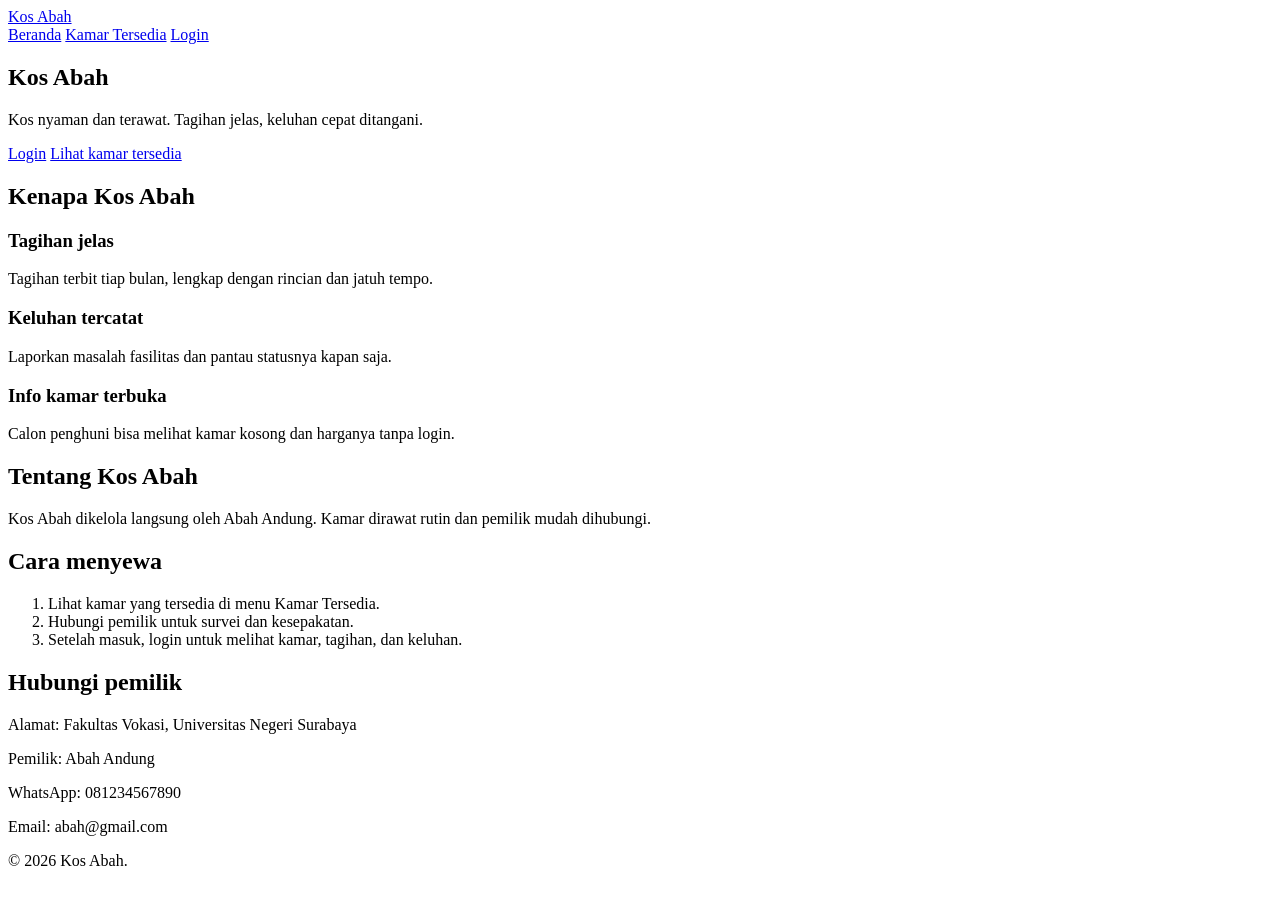
==== index.html @ 797fc86c "new index" ====
<!DOCTYPE html>
<html lang="id">
<head>
  <meta charset="UTF-8">
  <meta name="viewport" content="width=device-width, initial-scale=1.0">
  <title>Kos Abah Andung</title>
</head>
<body>
  
  <header>
    <a href="#beranda" class="brand">Kos Abah</a>
    <nav>
      <a href="#beranda" data-page="beranda">Beranda</a>
      <a href="#kamar" data-page="kamar">Kamar Tersedia</a>
      <a href="#login" data-page="login">Login</a>
    </nav>
  </header>

  <main>
    <div id="beranda">
      <section class="hero">
        <h1>Kos Abah</h1>
        <p>Kos nyaman dan terawat. Tagihan jelas, keluhan cepat ditangani.</p>
        <a href="#login" data-page="login">Login</a>
        <a href="#kamar" data-page="kamar">Lihat kamar tersedia</a>
      </section>

      <section class="keunggulan">
        <h2>Kenapa Kos Abah</h2>
        <article>
          <h3>Tagihan jelas</h3>
          <p>Tagihan terbit tiap bulan, lengkap dengan rincian dan jatuh tempo.</p>
        </article>
        <article>
          <h3>Keluhan tercatat</h3>
          <p>Laporkan masalah fasilitas dan pantau statusnya kapan saja.</p>
        </article>
        <article>
          <h3>Info kamar terbuka</h3>
          <p>Calon penghuni bisa melihat kamar kosong dan harganya tanpa login.</p>
        </article>
      </section>

      <section class="profil">
        <h2>Tentang Kos Abah</h2>
        <p>Kos Abah dikelola langsung oleh Abah Andung. Kamar dirawat rutin dan pemilik mudah dihubungi.</p>
      </section>

      <section class="alur">
        <h2>Cara menyewa</h2>
        <ol>
          <li>Lihat kamar yang tersedia di menu Kamar Tersedia.</li>
          <li>Hubungi pemilik untuk survei dan kesepakatan.</li>
          <li>Setelah masuk, login untuk melihat kamar, tagihan, dan keluhan.</li>
        </ol>
      </section>

      <section class="kontak">
        <h2>Hubungi pemilik</h2>
        <p>Alamat: Fakultas Vokasi, Universitas Negeri Surabaya</p>
        <p>Pemilik: Abah Andung</p>
        <p>WhatsApp: 081234567890</p>
        <p>Email: abah@gmail.com</p>
      </section>

    </div>

    <div id="konten" hidden></div>
  </main>

  <footer>
    <p>&copy; 2026 Kos Abah.</p>
  </footer>

</body>
</html>
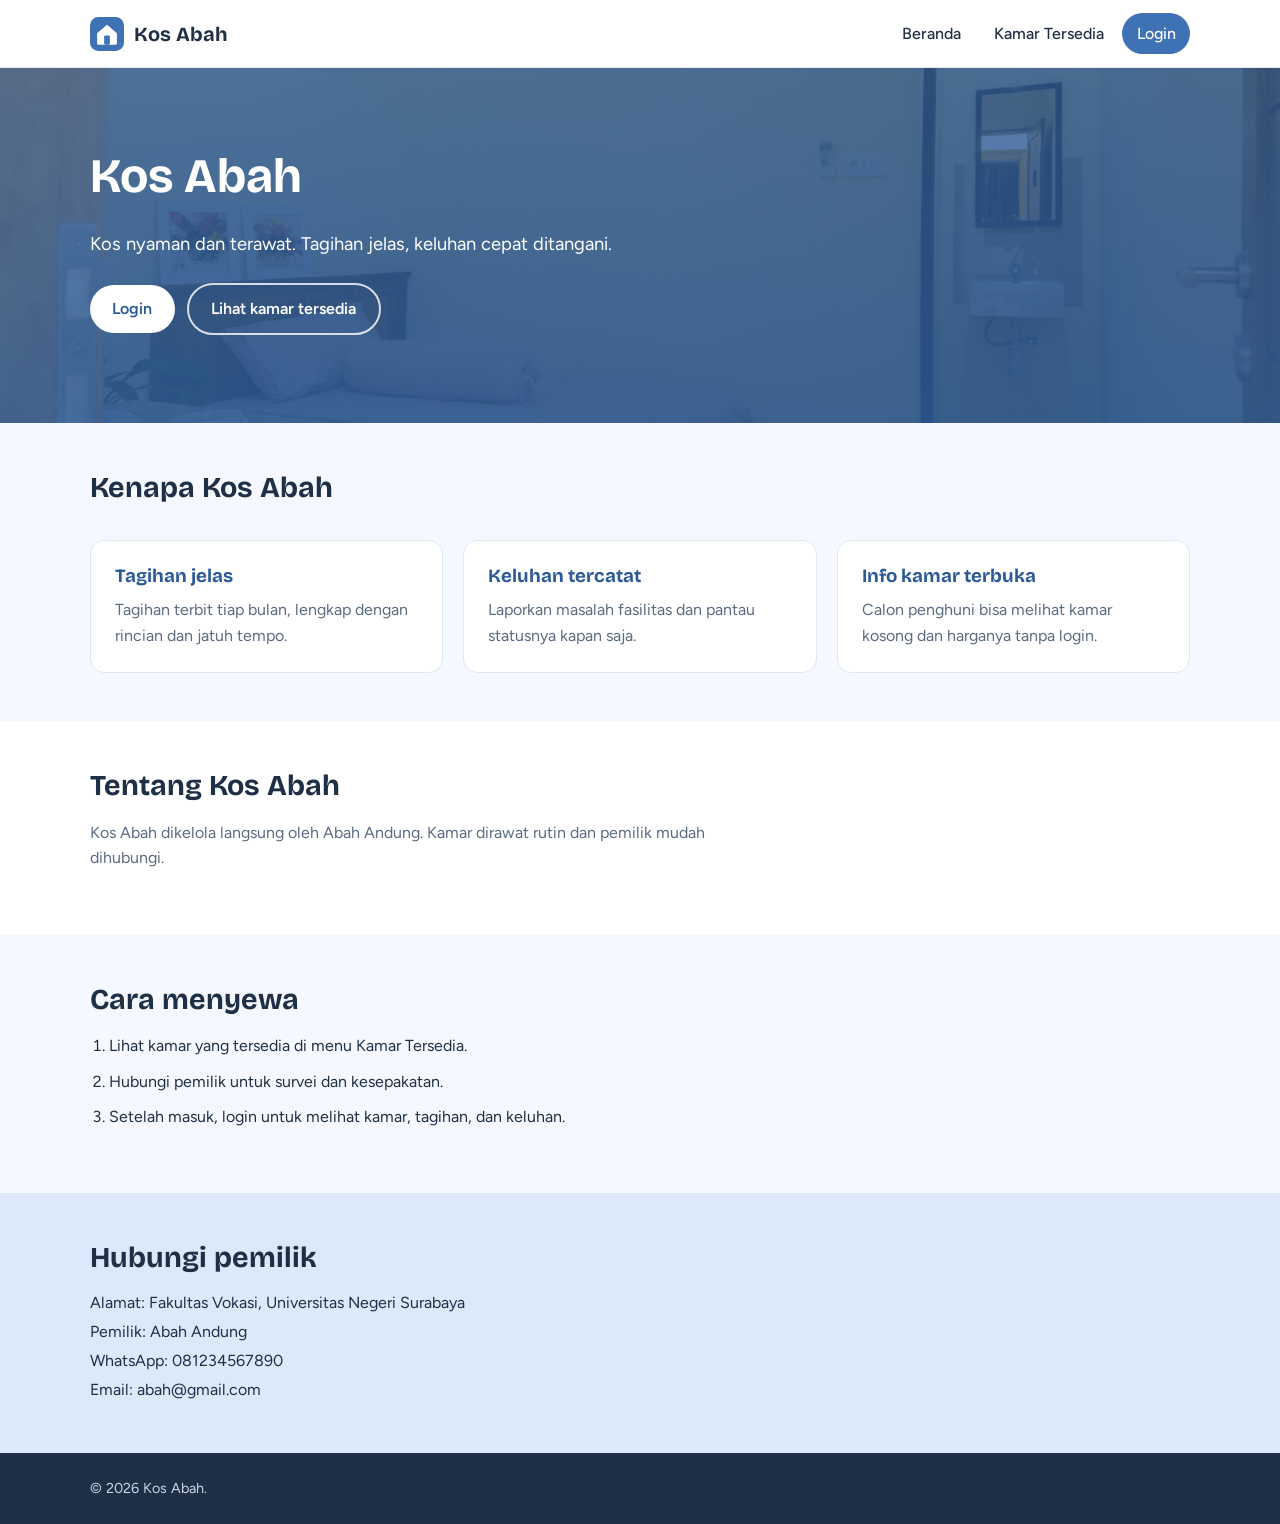
==== commit b0b5b367: "new style css" ====
--- a/index.html
+++ b/index.html
@@ -1,76 +1,92 @@
-<!DOCTYPE html>
+<!doctype html>
 <html lang="id">
-<head>
-  <meta charset="UTF-8">
-  <meta name="viewport" content="width=device-width, initial-scale=1.0">
-  <title>Kos Abah Andung</title>
-</head>
-<body>
-  
-  <header>
-    <a href="#beranda" class="brand">Kos Abah</a>
-    <nav>
-      <a href="#beranda" data-page="beranda">Beranda</a>
-      <a href="#kamar" data-page="kamar">Kamar Tersedia</a>
-      <a href="#login" data-page="login">Login</a>
-    </nav>
-  </header>
+  <head>
+    <meta charset="UTF-8" />
+    <meta name="viewport" content="width=device-width, initial-scale=1.0" />
+    <title>Kos Abah Andung</title>
+    <link rel="preconnect" href="https://fonts.googleapis.com" />
+    <link
+      href="https://fonts.googleapis.com/css2?family=Bricolage+Grotesque:wght@600;700&family=Figtree:wght@400;500;600&display=swap"
+      rel="stylesheet"
+    />
+    <link rel="stylesheet" href="css/style.css" />
+  </head>
+  <body>
+    <header>
+      <a href="#beranda" class="brand"
+        ><img src="img/logo.svg" alt="" width="34" height="34" /> Kos Abah</a
+      >
+      <nav>
+        <a href="#beranda" data-page="beranda">Beranda</a>
+        <a href="#kamar" data-page="kamar">Kamar Tersedia</a>
+        <a href="#login" data-page="login" class="nav-login">Login</a>
+      </nav>
+    </header>
 
-  <main>
-    <div id="beranda">
-      <section class="hero">
-        <h1>Kos Abah</h1>
-        <p>Kos nyaman dan terawat. Tagihan jelas, keluhan cepat ditangani.</p>
-        <a href="#login" data-page="login">Login</a>
-        <a href="#kamar" data-page="kamar">Lihat kamar tersedia</a>
-      </section>
+    <main>
+      <div id="beranda">
+        <section class="hero">
+          <h1>Kos Abah</h1>
+          <p>Kos nyaman dan terawat. Tagihan jelas, keluhan cepat ditangani.</p>
+          <a href="#login" data-page="login" class="btn btn-primary">Login</a>
+          <a href="#kamar" data-page="kamar" class="btn btn-light"
+            >Lihat kamar tersedia</a
+          >
+        </section>
 
-      <section class="keunggulan">
-        <h2>Kenapa Kos Abah</h2>
-        <article>
-          <h3>Tagihan jelas</h3>
-          <p>Tagihan terbit tiap bulan, lengkap dengan rincian dan jatuh tempo.</p>
-        </article>
-        <article>
-          <h3>Keluhan tercatat</h3>
-          <p>Laporkan masalah fasilitas dan pantau statusnya kapan saja.</p>
-        </article>
-        <article>
-          <h3>Info kamar terbuka</h3>
-          <p>Calon penghuni bisa melihat kamar kosong dan harganya tanpa login.</p>
-        </article>
-      </section>
+        <section class="keunggulan">
+          <h2>Kenapa Kos Abah</h2>
+          <article>
+            <h3>Tagihan jelas</h3>
+            <p>
+              Tagihan terbit tiap bulan, lengkap dengan rincian dan jatuh tempo.
+            </p>
+          </article>
+          <article>
+            <h3>Keluhan tercatat</h3>
+            <p>Laporkan masalah fasilitas dan pantau statusnya kapan saja.</p>
+          </article>
+          <article>
+            <h3>Info kamar terbuka</h3>
+            <p>
+              Calon penghuni bisa melihat kamar kosong dan harganya tanpa login.
+            </p>
+          </article>
+        </section>
 
-      <section class="profil">
-        <h2>Tentang Kos Abah</h2>
-        <p>Kos Abah dikelola langsung oleh Abah Andung. Kamar dirawat rutin dan pemilik mudah dihubungi.</p>
-      </section>
+        <section class="profil">
+          <h2>Tentang Kos Abah</h2>
+          <p>
+            Kos Abah dikelola langsung oleh Abah Andung. Kamar dirawat rutin dan
+            pemilik mudah dihubungi.
+          </p>
+        </section>
 
-      <section class="alur">
-        <h2>Cara menyewa</h2>
-        <ol>
-          <li>Lihat kamar yang tersedia di menu Kamar Tersedia.</li>
-          <li>Hubungi pemilik untuk survei dan kesepakatan.</li>
-          <li>Setelah masuk, login untuk melihat kamar, tagihan, dan keluhan.</li>
-        </ol>
-      </section>
+        <section class="alur">
+          <h2>Cara menyewa</h2>
+          <ol>
+            <li>Lihat kamar yang tersedia di menu Kamar Tersedia.</li>
+            <li>Hubungi pemilik untuk survei dan kesepakatan.</li>
+            <li>
+              Setelah masuk, login untuk melihat kamar, tagihan, dan keluhan.
+            </li>
+          </ol>
+        </section>
 
-      <section class="kontak">
-        <h2>Hubungi pemilik</h2>
-        <p>Alamat: Fakultas Vokasi, Universitas Negeri Surabaya</p>
-        <p>Pemilik: Abah Andung</p>
-        <p>WhatsApp: 081234567890</p>
-        <p>Email: abah@gmail.com</p>
-      </section>
+        <section class="kontak">
+          <h2>Hubungi pemilik</h2>
+          <p>Alamat: Fakultas Vokasi, Universitas Negeri Surabaya</p>
+          <p>Pemilik: Abah Andung</p>
+          <p>WhatsApp: 081234567890</p>
+          <p>Email: abah@gmail.com</p>
+        </section>
+      </div>
 
-    </div>
+      <div id="konten" hidden></div>
+    </main>
 
-    <div id="konten" hidden></div>
-  </main>
-
-  <footer>
-    <p>&copy; 2026 Kos Abah.</p>
-  </footer>
-
-</body>
-</html>+    <footer>
+      <p>&copy; 2026 Kos Abah.</p>
+    </footer>
+  </body>
+</html>
--- a/css/style.css
+++ b/css/style.css
@@ -0,0 +1,195 @@
+:root {
+  --bg: #f5f9ff;
+  --card: #ffffff;
+  --ink: #1f2f46;
+  --muted: #5a6b82;
+  --primary: #3f72b5;
+  --primary-dark: #2c5a96;
+  --primary-soft: #dbe9fa;
+  --line: #dde8f5;
+  --radius: 14px;
+  --font-head: "Bricolage Grotesque", "Segoe UI", sans-serif;
+  --font-body: "Figtree", "Segoe UI", Arial, sans-serif;
+  --sisi: max(1rem, calc((100% - 1100px) / 2));
+}
+
+* {
+  box-sizing: border-box;
+}
+
+body {
+  margin: 0;
+  font-family: var(--font-body);
+  color: var(--ink);
+  background: var(--bg);
+  line-height: 1.6;
+}
+
+img {
+  max-width: 100%;
+  height: auto;
+}
+h1,
+h2,
+h3 {
+  font-family: var(--font-head);
+  line-height: 1.2;
+  margin: 0 0 0.5em;
+}
+a {
+  color: var(--primary);
+}
+[hidden] {
+  display: none !important;
+}
+
+header {
+  display: flex;
+  align-items: center;
+  justify-content: space-between;
+  padding: 0.8rem var(--sisi);
+  background: var(--card);
+  border-bottom: 1px solid var(--line);
+}
+.brand {
+  display: flex;
+  align-items: center;
+  gap: 0.6rem;
+  text-decoration: none;
+  color: var(--ink);
+  font-family: var(--font-head);
+  font-weight: 700;
+  font-size: 1.25rem;
+}
+nav {
+  display: flex;
+  align-items: center;
+  gap: 0.25rem;
+}
+nav a {
+  padding: 0.5rem 0.9rem;
+  border-radius: 999px;
+  text-decoration: none;
+  color: var(--ink);
+  font-weight: 500;
+}
+nav a:hover {
+  background: var(--primary-soft);
+}
+nav a.active {
+  background: var(--primary-soft);
+  color: var(--primary-dark);
+}
+nav .nav-login {
+  background: var(--primary);
+  color: #fff;
+}
+nav .nav-login:hover {
+  background: var(--primary-dark);
+}
+
+/* ===== 4. Tombol ===== */
+.btn {
+  display: inline-block;
+  padding: 0.7rem 1.4rem;
+  border-radius: 999px;
+  font-weight: 600;
+  text-decoration: none;
+  margin: 0 0.5rem 0.5rem 0;
+}
+.btn-primary {
+  background: #fff;
+  color: var(--primary-dark);
+}
+.btn-primary:hover {
+  background: var(--primary-soft);
+}
+.btn-light {
+  border: 2px solid rgba(255, 255, 255, 0.8);
+  color: #fff;
+}
+.btn-light:hover {
+  background: rgba(255, 255, 255, 0.18);
+}
+
+.hero {
+  padding: 5rem var(--sisi);
+  color: #fff;
+  background:
+    linear-gradient(rgba(44, 90, 150, 0.78), rgba(44, 90, 150, 0.88)),
+    url("../img/banner.jpg") center / cover no-repeat,
+    var(--primary-dark);
+}
+.hero h1 {
+  font-size: 3rem;
+}
+.hero p {
+  max-width: 34rem;
+  font-size: 1.15rem;
+  margin: 0 0 1.5rem;
+}
+
+.keunggulan,
+.profil,
+.alur,
+.kontak {
+  padding: 3rem var(--sisi);
+}
+h2 {
+  font-size: 1.8rem;
+}
+
+.keunggulan {
+  display: grid;
+  grid-template-columns: repeat(3, 1fr);
+  gap: 1.25rem;
+}
+.keunggulan h2 {
+  grid-column: 1 / -1;
+}
+.keunggulan article {
+  background: var(--card);
+  border: 1px solid var(--line);
+  border-radius: var(--radius);
+  padding: 1.5rem;
+}
+.keunggulan h3 {
+  color: var(--primary-dark);
+}
+.keunggulan p {
+  margin: 0;
+  color: var(--muted);
+}
+
+.profil {
+  background: var(--card);
+}
+.profil p {
+  max-width: 40rem;
+  color: var(--muted);
+}
+
+.alur ol {
+  max-width: 40rem;
+  padding-left: 1.2rem;
+}
+.alur li {
+  margin-bottom: 0.6rem;
+}
+
+.kontak {
+  background: var(--primary-soft);
+}
+.kontak p {
+  margin: 0.2rem 0;
+}
+
+footer {
+  padding: 1.5rem var(--sisi);
+  background: var(--ink);
+  color: #c9d6ea;
+  font-size: 0.9rem;
+}
+footer p {
+  margin: 0;
+}
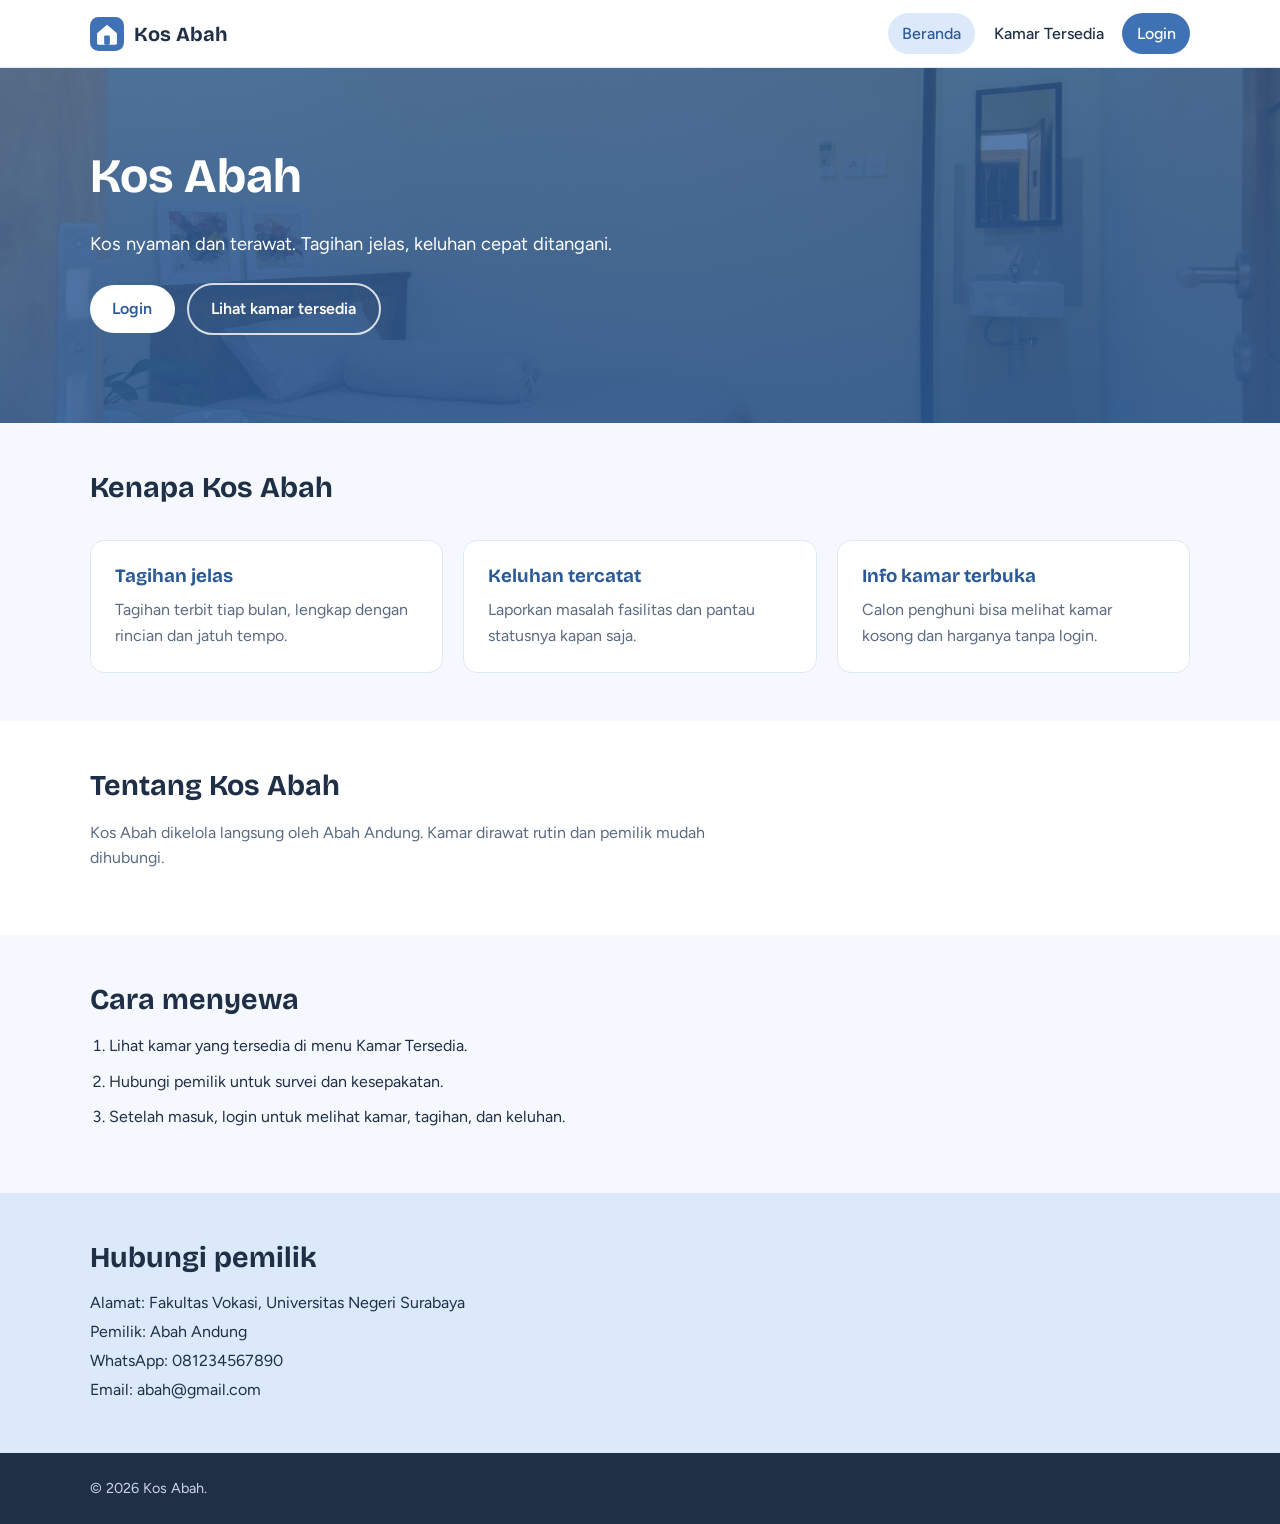
==== commit 7afbd0a5: "responsive" ====
--- a/index.html
+++ b/index.html
@@ -16,8 +16,18 @@
       <a href="#beranda" class="brand"
         ><img src="img/logo.svg" alt="" width="34" height="34" /> Kos Abah</a
       >
-      <nav>
-        <a href="#beranda" data-page="beranda">Beranda</a>
+
+      <button
+        class="nav-toggle"
+        id="navToggle"
+        aria-label="Buka menu"
+        aria-expanded="false"
+      >
+        <span></span><span></span><span></span>
+      </button>
+
+      <nav id="navMenu">
+        <a href="#beranda" data-page="beranda" class="active">Beranda</a>
         <a href="#kamar" data-page="kamar">Kamar Tersedia</a>
         <a href="#login" data-page="login" class="nav-login">Login</a>
       </nav>
@@ -88,5 +98,8 @@
     <footer>
       <p>&copy; 2026 Kos Abah.</p>
     </footer>
+
+    <script src="https://code.jquery.com/jquery-3.7.1.min.js"></script>
+    <script src="js/main.js"></script>
   </body>
 </html>
--- a/css/style.css
+++ b/css/style.css
@@ -193,3 +193,101 @@
 footer p {
   margin: 0;
 }
+
+.nav-toggle {
+  display: none;
+  flex-direction: column;
+  gap: 5px;
+  background: none;
+  border: 0;
+  padding: 0.6rem;
+  cursor: pointer;
+}
+.nav-toggle span {
+  width: 24px;
+  height: 2px;
+  background: var(--ink);
+  transition:
+    transform 0.2s,
+    opacity 0.2s;
+}
+.nav-toggle[aria-expanded="true"] span:nth-child(1) {
+  transform: translateY(7px) rotate(45deg);
+}
+.nav-toggle[aria-expanded="true"] span:nth-child(2) {
+  opacity: 0;
+}
+.nav-toggle[aria-expanded="true"] span:nth-child(3) {
+  transform: translateY(-7px) rotate(-45deg);
+}
+
+header {
+  position: relative;
+}
+@media (max-width: 991px) {
+  .hero {
+    padding: 4rem var(--sisi);
+  }
+  .hero h1 {
+    font-size: 2.5rem;
+  }
+  .keunggulan {
+    grid-template-columns: repeat(2, 1fr);
+  }
+}
+
+@media (max-width: 767px) {
+  .nav-toggle {
+    display: flex;
+  }
+
+  nav {
+    display: none;
+    position: absolute;
+    top: 100%;
+    left: 0;
+    right: 0;
+    flex-direction: column;
+    align-items: stretch;
+    background: var(--card);
+    border-bottom: 1px solid var(--line);
+    padding: 0.5rem 1rem 1rem;
+    z-index: 10;
+  }
+  nav.open {
+    display: flex;
+  }
+  nav a {
+    padding: 0.75rem 1rem;
+  }
+  nav .nav-login {
+    text-align: center;
+    margin-top: 0.4rem;
+  }
+
+  .hero {
+    padding: 3rem 1rem;
+  }
+  .hero h1 {
+    font-size: 2rem;
+  }
+  .hero p {
+    font-size: 1.05rem;
+  }
+
+  .keunggulan {
+    grid-template-columns: 1fr;
+  }
+  .keunggulan,
+  .profil,
+  .alur,
+  .kontak {
+    padding: 2rem 1rem;
+  }
+  header {
+    padding: 0.6rem 1rem;
+  }
+  footer {
+    padding: 1.25rem 1rem;
+  }
+}
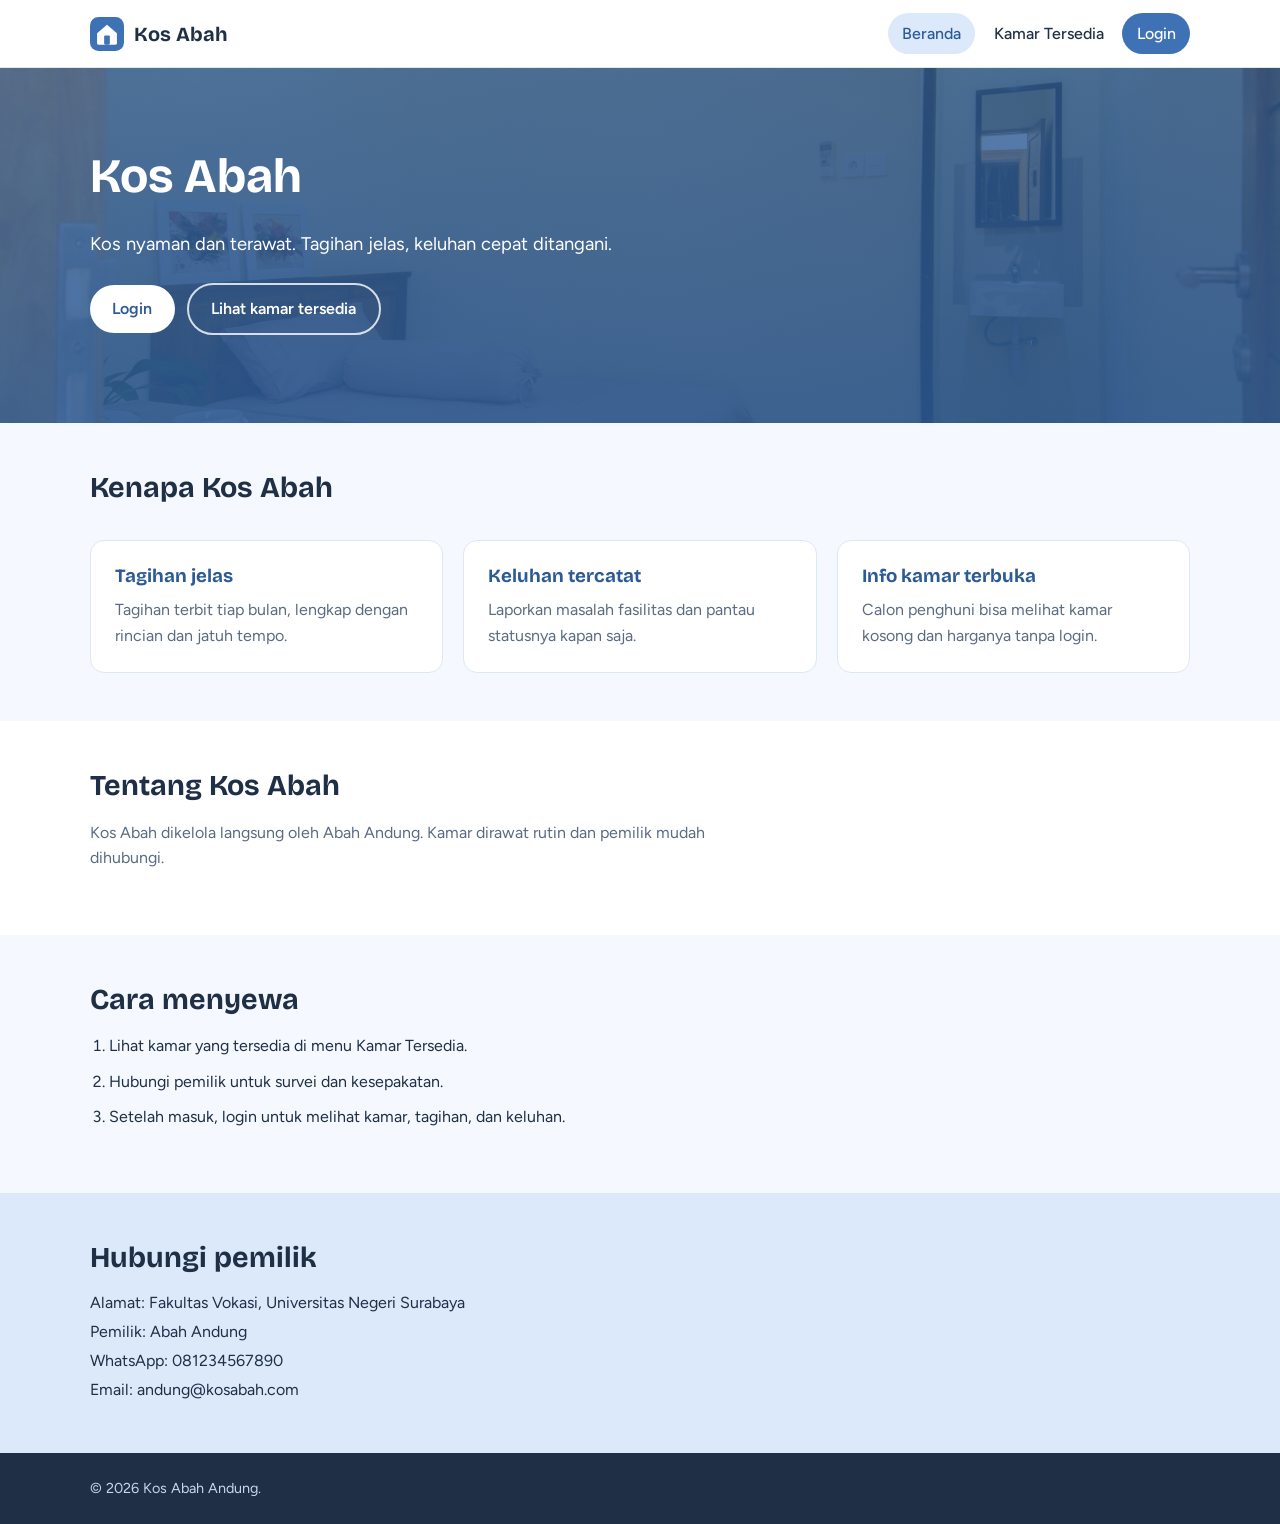
==== commit eacdebd4: "new readme and final" ====
--- a/index.html
+++ b/index.html
@@ -13,7 +13,7 @@
   </head>
   <body>
     <header>
-      <a href="#beranda" class="brand"
+      <a href="#beranda" data-page="beranda" class="brand"
         ><img src="img/logo.svg" alt="" width="34" height="34" /> Kos Abah</a
       >
 
@@ -88,7 +88,7 @@
           <p>Alamat: Fakultas Vokasi, Universitas Negeri Surabaya</p>
           <p>Pemilik: Abah Andung</p>
           <p>WhatsApp: 081234567890</p>
-          <p>Email: abah@gmail.com</p>
+          <p>Email: andung@kosabah.com</p>
         </section>
       </div>
 
@@ -96,7 +96,7 @@
     </main>
 
     <footer>
-      <p>&copy; 2026 Kos Abah.</p>
+      <p>&copy; 2026 Kos Abah Andung.</p>
     </footer>
 
     <script src="https://code.jquery.com/jquery-3.7.1.min.js"></script>
--- a/css/style.css
+++ b/css/style.css
@@ -291,3 +291,363 @@
     padding: 1.25rem 1rem;
   }
 }
+#konten {
+  padding: 2.5rem var(--sisi);
+  min-height: 55vh;
+}
+.sub {
+  color: var(--muted);
+  margin-top: 0;
+}
+.jumlah {
+  font-weight: 600;
+  color: var(--primary-dark);
+  margin: 1.5rem 0 1rem;
+}
+.pesan {
+  padding: 2rem;
+  text-align: center;
+  color: var(--muted);
+  background: var(--card);
+  border: 1px dashed var(--line);
+  border-radius: var(--radius);
+}
+
+/* Grid otomatis: jumlah kolom menyesuaikan lebar layar */
+.grid-kamar {
+  display: grid;
+  grid-template-columns: repeat(auto-fill, minmax(260px, 1fr));
+  gap: 1.25rem;
+}
+.grid-kamar .pesan {
+  grid-column: 1 / -1;
+}
+
+.kartu-kamar {
+  background: var(--card);
+  border: 1px solid var(--line);
+  border-radius: var(--radius);
+  overflow: hidden;
+  display: flex;
+  flex-direction: column;
+  transition:
+    transform 0.2s,
+    box-shadow 0.2s;
+}
+.kartu-kamar:hover {
+  transform: translateY(-3px);
+  box-shadow: 0 8px 20px rgba(63, 114, 181, 0.15);
+}
+.kartu-kamar img {
+  width: 100%;
+  height: 170px;
+  object-fit: cover;
+  background: var(--primary-soft);
+}
+.kartu-kamar .isi {
+  padding: 1rem 1.1rem 1.25rem;
+  display: flex;
+  flex-direction: column;
+  gap: 0.35rem;
+  flex: 1;
+}
+.kartu-kamar h3 {
+  margin: 0;
+  font-size: 1.2rem;
+}
+.kartu-kamar .tipe {
+  align-self: flex-start;
+  font-size: 0.8rem;
+  font-weight: 600;
+  background: var(--primary-soft);
+  color: var(--primary-dark);
+  padding: 0.15rem 0.7rem;
+  border-radius: 999px;
+}
+.kartu-kamar .harga {
+  margin: 0;
+  font-weight: 700;
+  color: var(--primary-dark);
+  font-size: 1.1rem;
+}
+.kartu-kamar .harga small {
+  font-weight: 400;
+  color: var(--muted);
+}
+.kartu-kamar .fasilitas {
+  margin: 0;
+  color: var(--muted);
+  font-size: 0.92rem;
+}
+
+.filter {
+  display: grid;
+  gap: 1rem;
+  margin-top: 1.5rem;
+  padding: 1.25rem;
+  background: var(--card);
+  border: 1px solid var(--line);
+  border-radius: var(--radius);
+  grid-template-columns: 2fr 1fr 1.4fr 1fr auto;
+  align-items: end;
+}
+.filter label {
+  display: flex;
+  flex-direction: column;
+  gap: 0.35rem;
+  font-size: 0.9rem;
+  font-weight: 600;
+}
+.filter input[type="search"],
+.filter select {
+  padding: 0.6rem 0.75rem;
+  border: 1px solid var(--line);
+  border-radius: 10px;
+  font: inherit;
+  font-weight: 400;
+  background: #fff;
+  color: var(--ink);
+}
+.filter input[type="range"] {
+  accent-color: var(--primary);
+  width: 100%;
+}
+.filter output {
+  color: var(--primary-dark);
+}
+.btn-reset {
+  padding: 0.6rem 1.2rem;
+  border: 1px solid var(--primary);
+  background: transparent;
+  color: var(--primary-dark);
+  border-radius: 10px;
+  font: inherit;
+  font-weight: 600;
+  cursor: pointer;
+}
+.btn-reset:hover {
+  background: var(--primary-soft);
+}
+
+.btn-detail {
+  margin-top: auto;
+  align-self: flex-start;
+  padding: 0.5rem 1.1rem;
+  border: 0;
+  border-radius: 999px;
+  background: var(--primary);
+  color: #fff;
+  font: inherit;
+  font-weight: 600;
+  cursor: pointer;
+}
+.btn-detail:hover {
+  background: var(--primary-dark);
+}
+
+.modal {
+  position: fixed;
+  inset: 0;
+  z-index: 50;
+  background: rgba(31, 47, 70, 0.55);
+  display: flex;
+  align-items: center;
+  justify-content: center;
+  padding: 1rem;
+}
+.modal[hidden] {
+  display: none;
+}
+.modal-box {
+  position: relative;
+  background: var(--card);
+  border-radius: var(--radius);
+  width: 100%;
+  max-width: 480px;
+  max-height: 90vh;
+  overflow-y: auto;
+  padding: 1.25rem;
+}
+.modal-tutup {
+  position: absolute;
+  top: 0.6rem;
+  right: 0.6rem;
+  width: 2.2rem;
+  height: 2.2rem;
+  border: 0;
+  border-radius: 50%;
+  background: rgba(255, 255, 255, 0.9);
+  font-size: 1.5rem;
+  line-height: 1;
+  cursor: pointer;
+}
+.modal-foto {
+  width: 100%;
+  height: 200px;
+  object-fit: cover;
+  border-radius: 10px;
+  margin-bottom: 0.75rem;
+}
+.modal .tipe {
+  display: inline-block;
+  font-size: 0.8rem;
+  font-weight: 600;
+  background: var(--primary-soft);
+  color: var(--primary-dark);
+  padding: 0.15rem 0.7rem;
+  border-radius: 999px;
+}
+.modal h3 {
+  margin: 0.4rem 0 0.2rem;
+}
+.modal .harga {
+  margin: 0 0 0.75rem;
+  font-weight: 700;
+  color: var(--primary-dark);
+  font-size: 1.15rem;
+}
+.modal .harga small {
+  font-weight: 400;
+  color: var(--muted);
+}
+.list-fasilitas {
+  margin: 0 0 0.75rem;
+  padding-left: 1.2rem;
+  color: var(--muted);
+}
+.catatan {
+  margin: 0;
+  padding: 0.75rem;
+  background: var(--primary-soft);
+  border-radius: 10px;
+  font-size: 0.9rem;
+}
+
+@media (max-width: 991px) {
+  .filter {
+    grid-template-columns: 1fr 1fr;
+  }
+  .filter .f-cari {
+    grid-column: 1 / -1;
+  }
+}
+@media (max-width: 767px) {
+  .filter {
+    grid-template-columns: 1fr;
+  }
+  .btn-reset {
+    width: 100%;
+  }
+}
+.halaman-login {
+  display: flex;
+  justify-content: center;
+}
+.login-card {
+  width: 100%;
+  max-width: 420px;
+  padding: 2rem 1.75rem;
+  background: var(--card);
+  border: 1px solid var(--line);
+  border-radius: var(--radius);
+  box-shadow: 0 8px 24px rgba(63, 114, 181, 0.1);
+}
+.login-card h2 {
+  margin-bottom: 0.25rem;
+}
+.login-card .sub {
+  margin-bottom: 1.5rem;
+}
+
+.field {
+  margin-bottom: 1.1rem;
+}
+.field label {
+  display: block;
+  margin-bottom: 0.35rem;
+  font-weight: 600;
+  font-size: 0.92rem;
+}
+.field input {
+  width: 100%;
+  padding: 0.7rem 0.85rem;
+  font: inherit;
+  color: var(--ink);
+  border: 1px solid #c7d6ea;
+  border-radius: 10px;
+  background: #fff;
+}
+.field input:focus {
+  outline: 3px solid var(--primary-soft);
+  border-color: var(--primary);
+}
+.field input.invalid {
+  border-color: #c0392b;
+  background: #fff8f7;
+}
+.error {
+  margin: 0.35rem 0 0;
+  min-height: 1.2em;
+  font-size: 0.85rem;
+  color: #b3261e;
+}
+
+.btn-submit {
+  width: 100%;
+  padding: 0.8rem;
+  border: 0;
+  border-radius: 10px;
+  background: var(--primary);
+  color: #fff;
+  font: inherit;
+  font-weight: 600;
+  cursor: pointer;
+}
+.btn-submit:hover {
+  background: var(--primary-dark);
+}
+
+.alert {
+  margin-top: 1.25rem;
+  padding: 0.85rem 1rem;
+  border-radius: 10px;
+  font-size: 0.95rem;
+}
+.alert-ok {
+  background: #e6f4ea;
+  color: #1e6b34;
+  border: 1px solid #b9dfc3;
+}
+.alert-gagal {
+  background: #fdecea;
+  color: #a1241b;
+  border: 1px solid #f3c0bb;
+}
+.alert[hidden] {
+  display: none;
+}
+
+.input-sandi {
+  position: relative;
+}
+.input-sandi input {
+  padding-right: 6.5rem;
+}
+.toggle-sandi {
+  position: absolute;
+  top: 50%;
+  right: 0.5rem;
+  transform: translateY(-50%);
+  padding: 0.3rem 0.7rem;
+  border: 0;
+  border-radius: 8px;
+  background: var(--primary-soft);
+  color: var(--primary-dark);
+  font: inherit;
+  font-size: 0.85rem;
+  font-weight: 600;
+  cursor: pointer;
+}
+.toggle-sandi:hover {
+  background: #c8dcf5;
+}
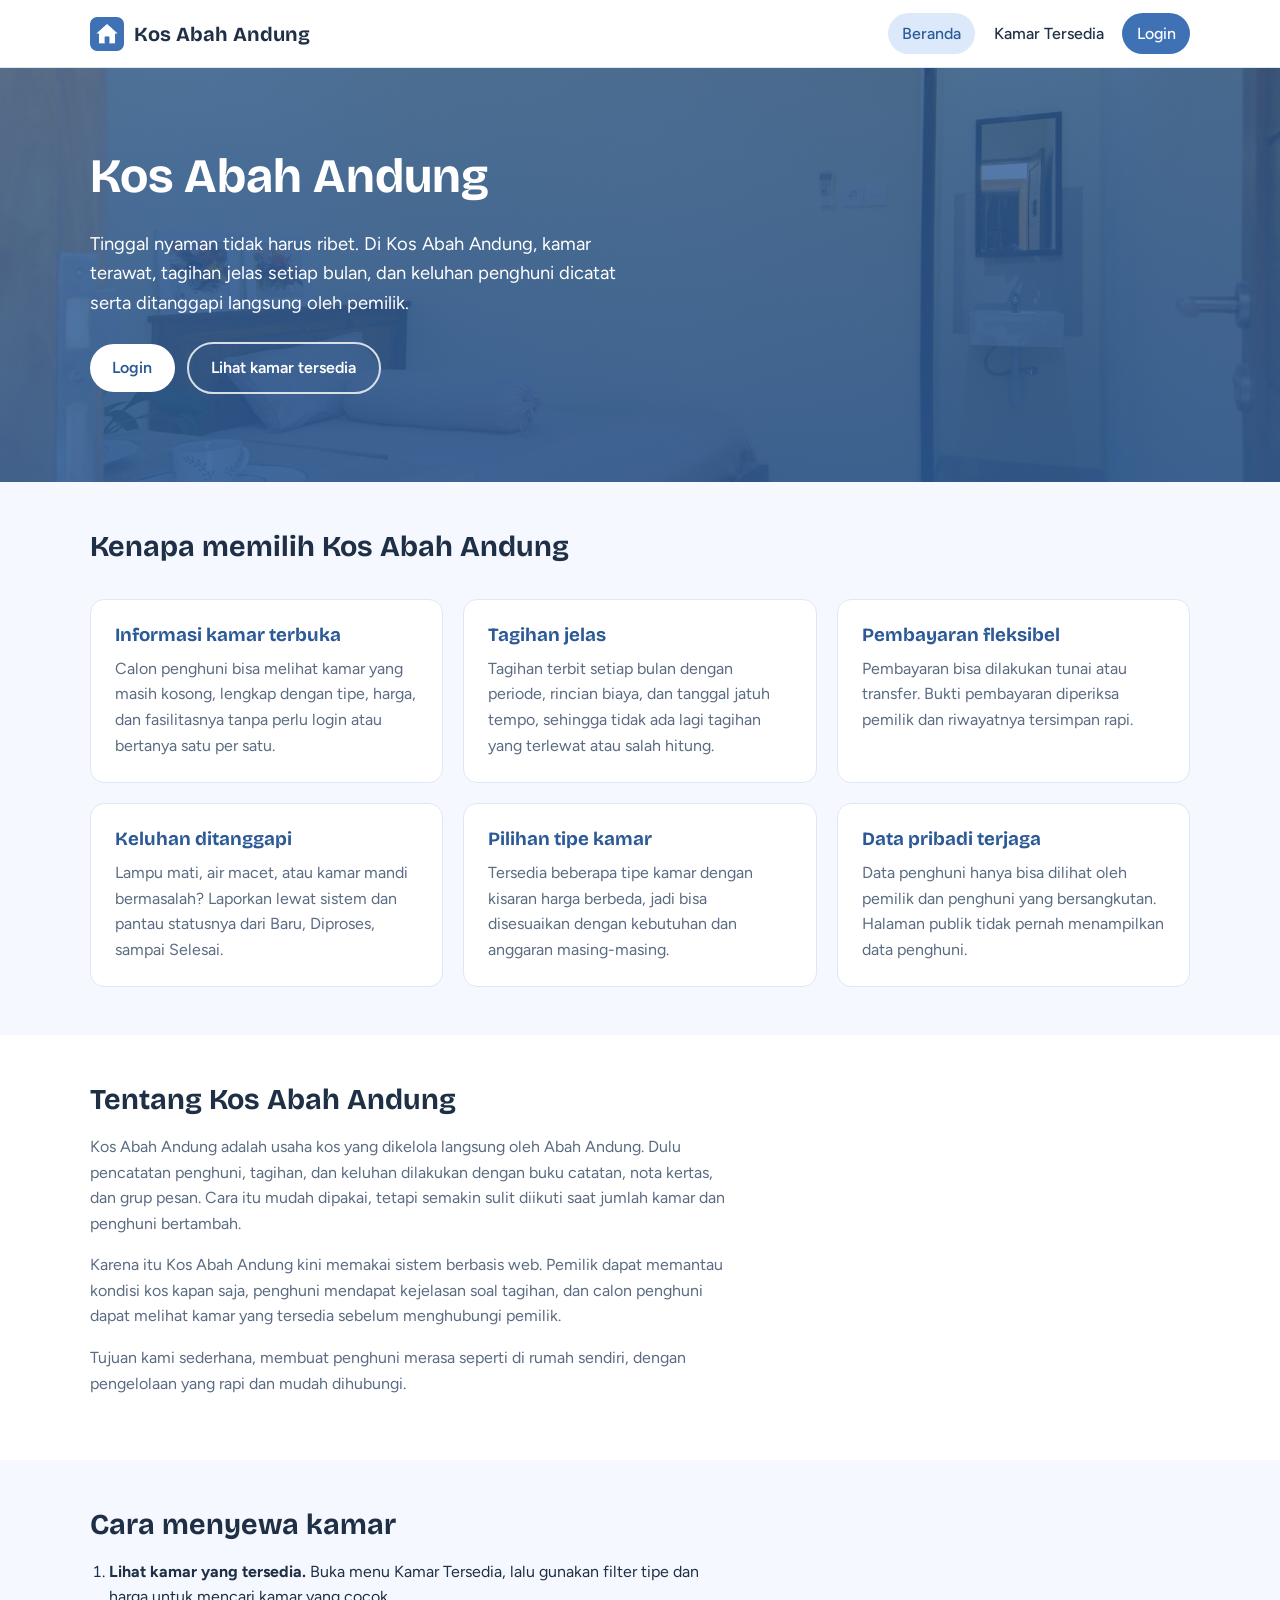
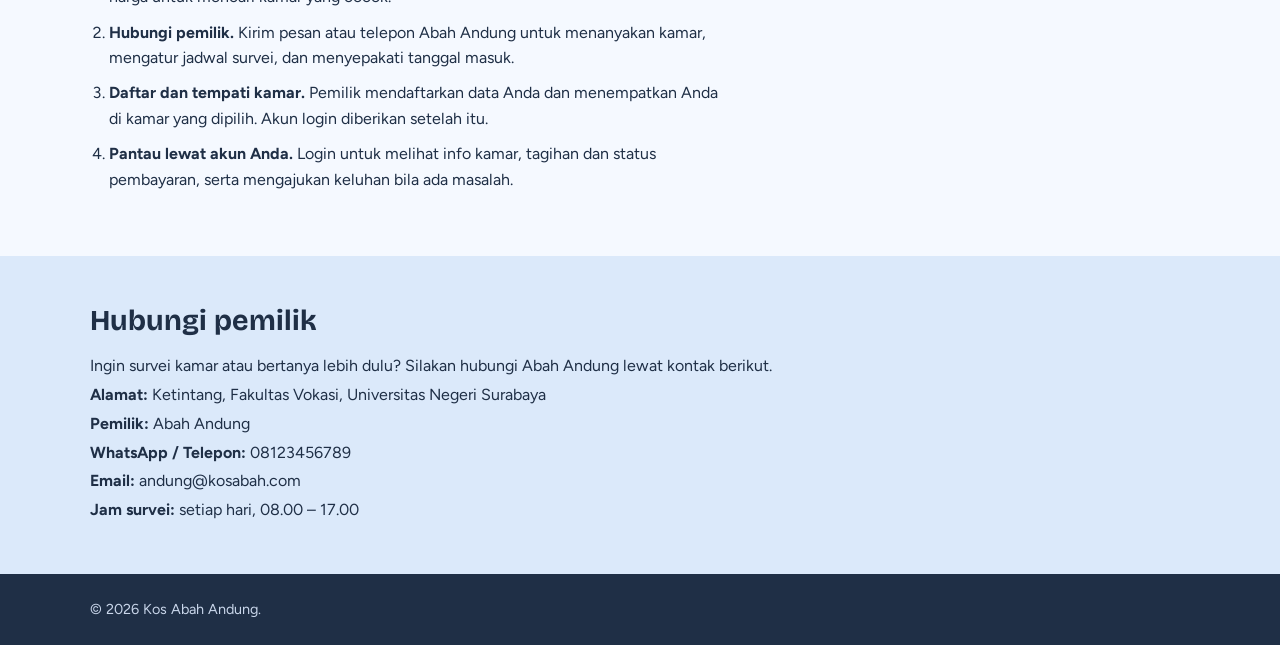
==== commit e0fb9cd3: "update isi konten + logo" ====
--- a/index.html
+++ b/index.html
@@ -14,7 +14,8 @@
   <body>
     <header>
       <a href="#beranda" data-page="beranda" class="brand"
-        ><img src="img/logo.svg" alt="" width="34" height="34" /> Kos Abah</a
+        ><img src="img/logo.png" alt="Logo Kos Abah" width="34" height="34" />
+        Kos Abah Andung</a
       >
 
       <button
@@ -36,8 +37,12 @@
     <main>
       <div id="beranda">
         <section class="hero">
-          <h1>Kos Abah</h1>
-          <p>Kos nyaman dan terawat. Tagihan jelas, keluhan cepat ditangani.</p>
+          <h1>Kos Abah Andung</h1>
+          <p>
+            Tinggal nyaman tidak harus ribet. Di Kos Abah Andung, kamar terawat,
+            tagihan jelas setiap bulan, dan keluhan penghuni dicatat serta
+            ditanggapi langsung oleh pemilik.
+          </p>
           <a href="#login" data-page="login" class="btn btn-primary">Login</a>
           <a href="#kamar" data-page="kamar" class="btn btn-light"
             >Lihat kamar tersedia</a
@@ -45,50 +50,115 @@
         </section>
 
         <section class="keunggulan">
-          <h2>Kenapa Kos Abah</h2>
+          <h2>Kenapa memilih Kos Abah Andung</h2>
+          <article>
+            <h3>Informasi kamar terbuka</h3>
+            <p>
+              Calon penghuni bisa melihat kamar yang masih kosong, lengkap
+              dengan tipe, harga, dan fasilitasnya tanpa perlu login atau
+              bertanya satu per satu.
+            </p>
+          </article>
           <article>
             <h3>Tagihan jelas</h3>
             <p>
-              Tagihan terbit tiap bulan, lengkap dengan rincian dan jatuh tempo.
+              Tagihan terbit setiap bulan dengan periode, rincian biaya, dan
+              tanggal jatuh tempo, sehingga tidak ada lagi tagihan yang terlewat
+              atau salah hitung.
             </p>
           </article>
           <article>
-            <h3>Keluhan tercatat</h3>
-            <p>Laporkan masalah fasilitas dan pantau statusnya kapan saja.</p>
+            <h3>Pembayaran fleksibel</h3>
+            <p>
+              Pembayaran bisa dilakukan tunai atau transfer. Bukti pembayaran
+              diperiksa pemilik dan riwayatnya tersimpan rapi.
+            </p>
           </article>
           <article>
-            <h3>Info kamar terbuka</h3>
+            <h3>Keluhan ditanggapi</h3>
             <p>
-              Calon penghuni bisa melihat kamar kosong dan harganya tanpa login.
+              Lampu mati, air macet, atau kamar mandi bermasalah? Laporkan lewat
+              sistem dan pantau statusnya dari Baru, Diproses, sampai Selesai.
+            </p>
+          </article>
+          <article>
+            <h3>Pilihan tipe kamar</h3>
+            <p>
+              Tersedia beberapa tipe kamar dengan kisaran harga berbeda, jadi
+              bisa disesuaikan dengan kebutuhan dan anggaran masing-masing.
+            </p>
+          </article>
+          <article>
+            <h3>Data pribadi terjaga</h3>
+            <p>
+              Data penghuni hanya bisa dilihat oleh pemilik dan penghuni yang
+              bersangkutan. Halaman publik tidak pernah menampilkan data
+              penghuni.
             </p>
           </article>
         </section>
 
         <section class="profil">
-          <h2>Tentang Kos Abah</h2>
+          <h2>Tentang Kos Abah Andung</h2>
           <p>
-            Kos Abah dikelola langsung oleh Abah Andung. Kamar dirawat rutin dan
-            pemilik mudah dihubungi.
+            Kos Abah Andung adalah usaha kos yang dikelola langsung oleh Abah
+            Andung. Dulu pencatatan penghuni, tagihan, dan keluhan dilakukan
+            dengan buku catatan, nota kertas, dan grup pesan. Cara itu mudah
+            dipakai, tetapi semakin sulit diikuti saat jumlah kamar dan penghuni
+            bertambah.
+          </p>
+          <p>
+            Karena itu Kos Abah Andung kini memakai sistem berbasis web. Pemilik
+            dapat memantau kondisi kos kapan saja, penghuni mendapat kejelasan
+            soal tagihan, dan calon penghuni dapat melihat kamar yang tersedia
+            sebelum menghubungi pemilik.
+          </p>
+          <p>
+            Tujuan kami sederhana, membuat penghuni merasa seperti di rumah
+            sendiri, dengan pengelolaan yang rapi dan mudah dihubungi.
           </p>
         </section>
 
         <section class="alur">
-          <h2>Cara menyewa</h2>
+          <h2>Cara menyewa kamar</h2>
           <ol>
-            <li>Lihat kamar yang tersedia di menu Kamar Tersedia.</li>
-            <li>Hubungi pemilik untuk survei dan kesepakatan.</li>
             <li>
-              Setelah masuk, login untuk melihat kamar, tagihan, dan keluhan.
+              <strong>Lihat kamar yang tersedia.</strong> Buka menu Kamar
+              Tersedia, lalu gunakan filter tipe dan harga untuk mencari kamar
+              yang cocok.
+            </li>
+            <li>
+              <strong>Hubungi pemilik.</strong> Kirim pesan atau telepon Abah
+              Andung untuk menanyakan kamar, mengatur jadwal survei, dan
+              menyepakati tanggal masuk.
+            </li>
+            <li>
+              <strong>Daftar dan tempati kamar.</strong> Pemilik mendaftarkan
+              data Anda dan menempatkan Anda di kamar yang dipilih. Akun login
+              diberikan setelah itu.
+            </li>
+            <li>
+              <strong>Pantau lewat akun Anda.</strong> Login untuk melihat info
+              kamar, tagihan dan status pembayaran, serta mengajukan keluhan
+              bila ada masalah.
             </li>
           </ol>
         </section>
 
         <section class="kontak">
           <h2>Hubungi pemilik</h2>
-          <p>Alamat: Fakultas Vokasi, Universitas Negeri Surabaya</p>
-          <p>Pemilik: Abah Andung</p>
-          <p>WhatsApp: 081234567890</p>
-          <p>Email: andung@kosabah.com</p>
+          <p>
+            Ingin survei kamar atau bertanya lebih dulu? Silakan hubungi Abah
+            Andung lewat kontak berikut.
+          </p>
+          <p>
+            <strong>Alamat:</strong> Ketintang, Fakultas Vokasi, Universitas
+            Negeri Surabaya
+          </p>
+          <p><strong>Pemilik:</strong> Abah Andung</p>
+          <p><strong>WhatsApp / Telepon:</strong> 08123456789</p>
+          <p><strong>Email:</strong> andung@kosabah.com</p>
+          <p><strong>Jam survei:</strong> setiap hari, 08.00 – 17.00</p>
         </section>
       </div>
 
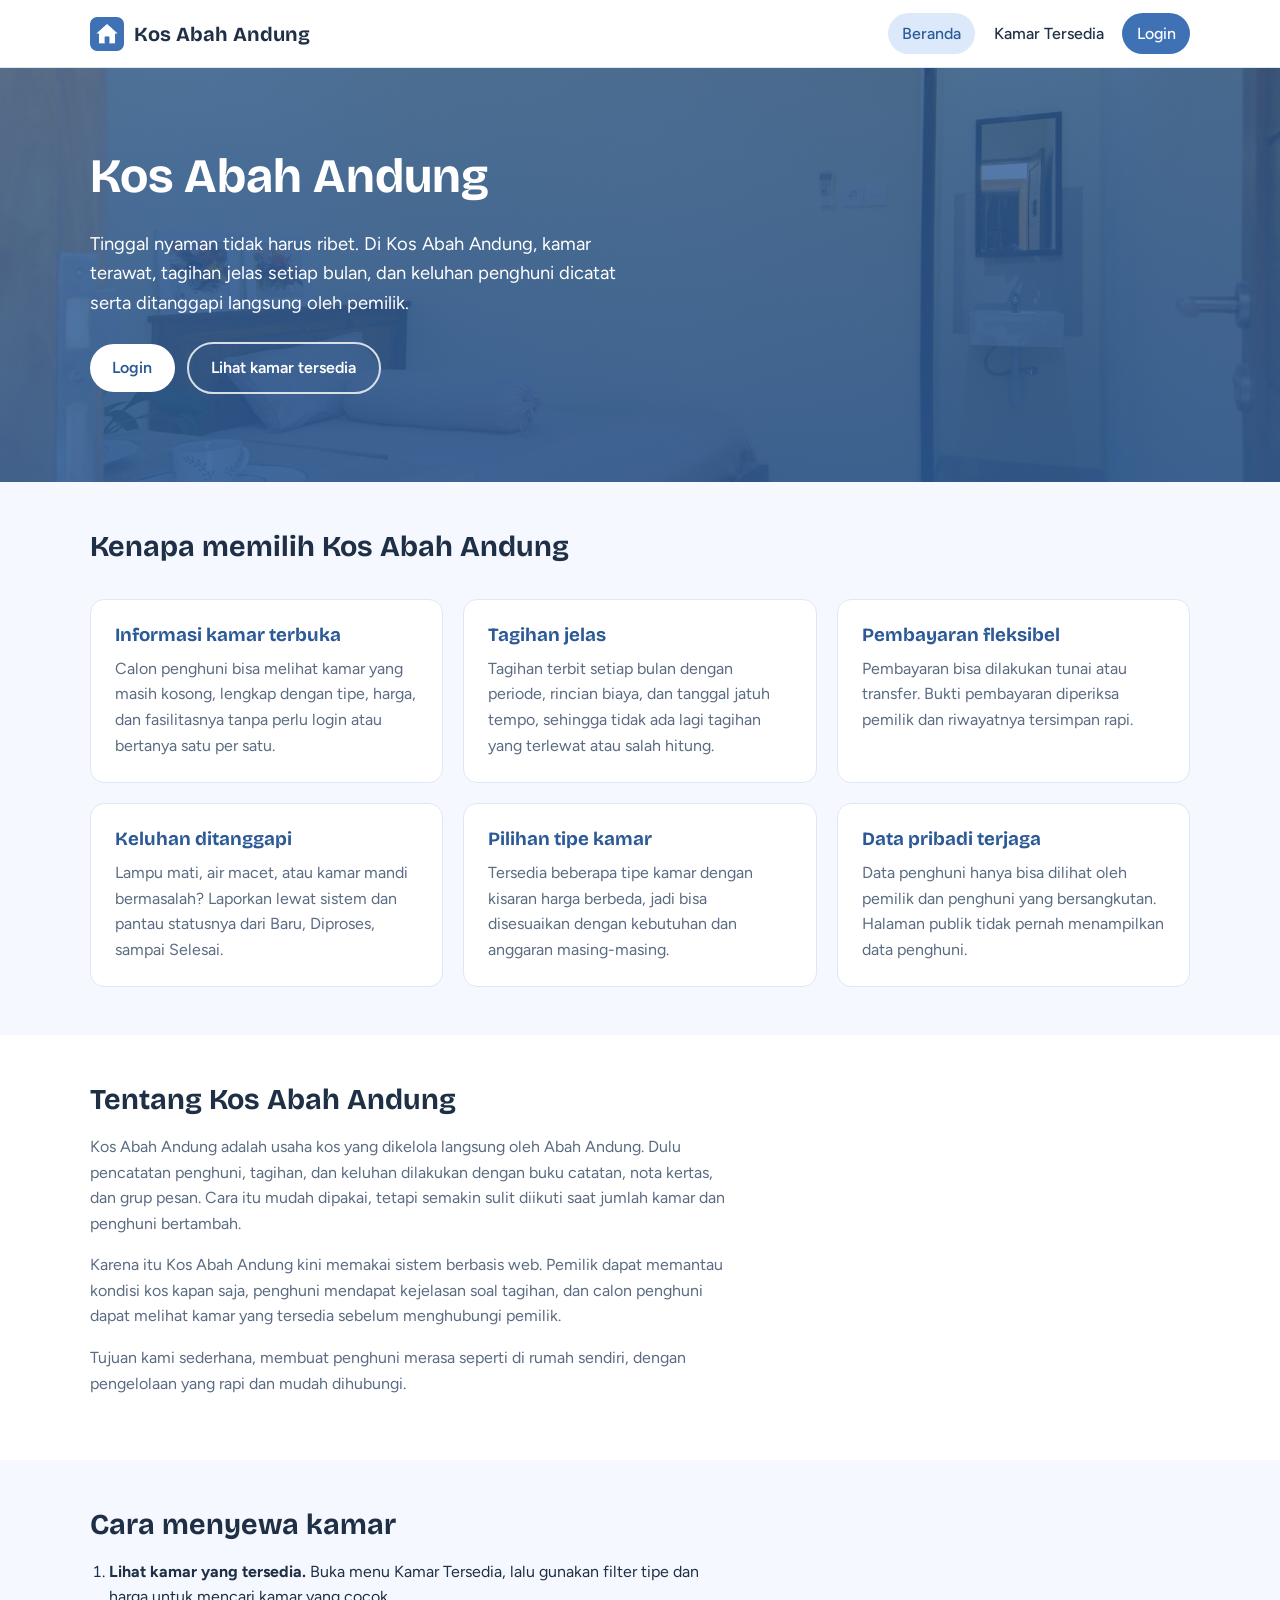
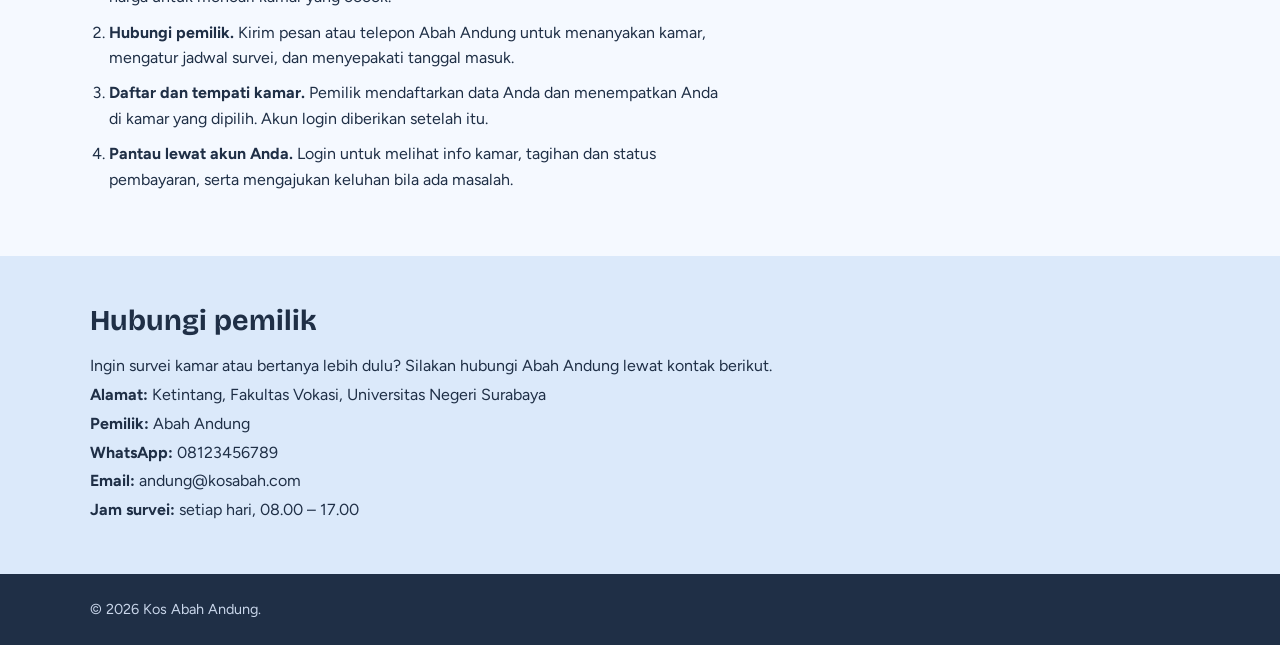
==== commit e3fe949b: "small update" ====
--- a/index.html
+++ b/index.html
@@ -156,7 +156,7 @@
             Negeri Surabaya
           </p>
           <p><strong>Pemilik:</strong> Abah Andung</p>
-          <p><strong>WhatsApp / Telepon:</strong> 08123456789</p>
+          <p><strong>WhatsApp:</strong> 08123456789</p>
           <p><strong>Email:</strong> andung@kosabah.com</p>
           <p><strong>Jam survei:</strong> setiap hari, 08.00 – 17.00</p>
         </section>
